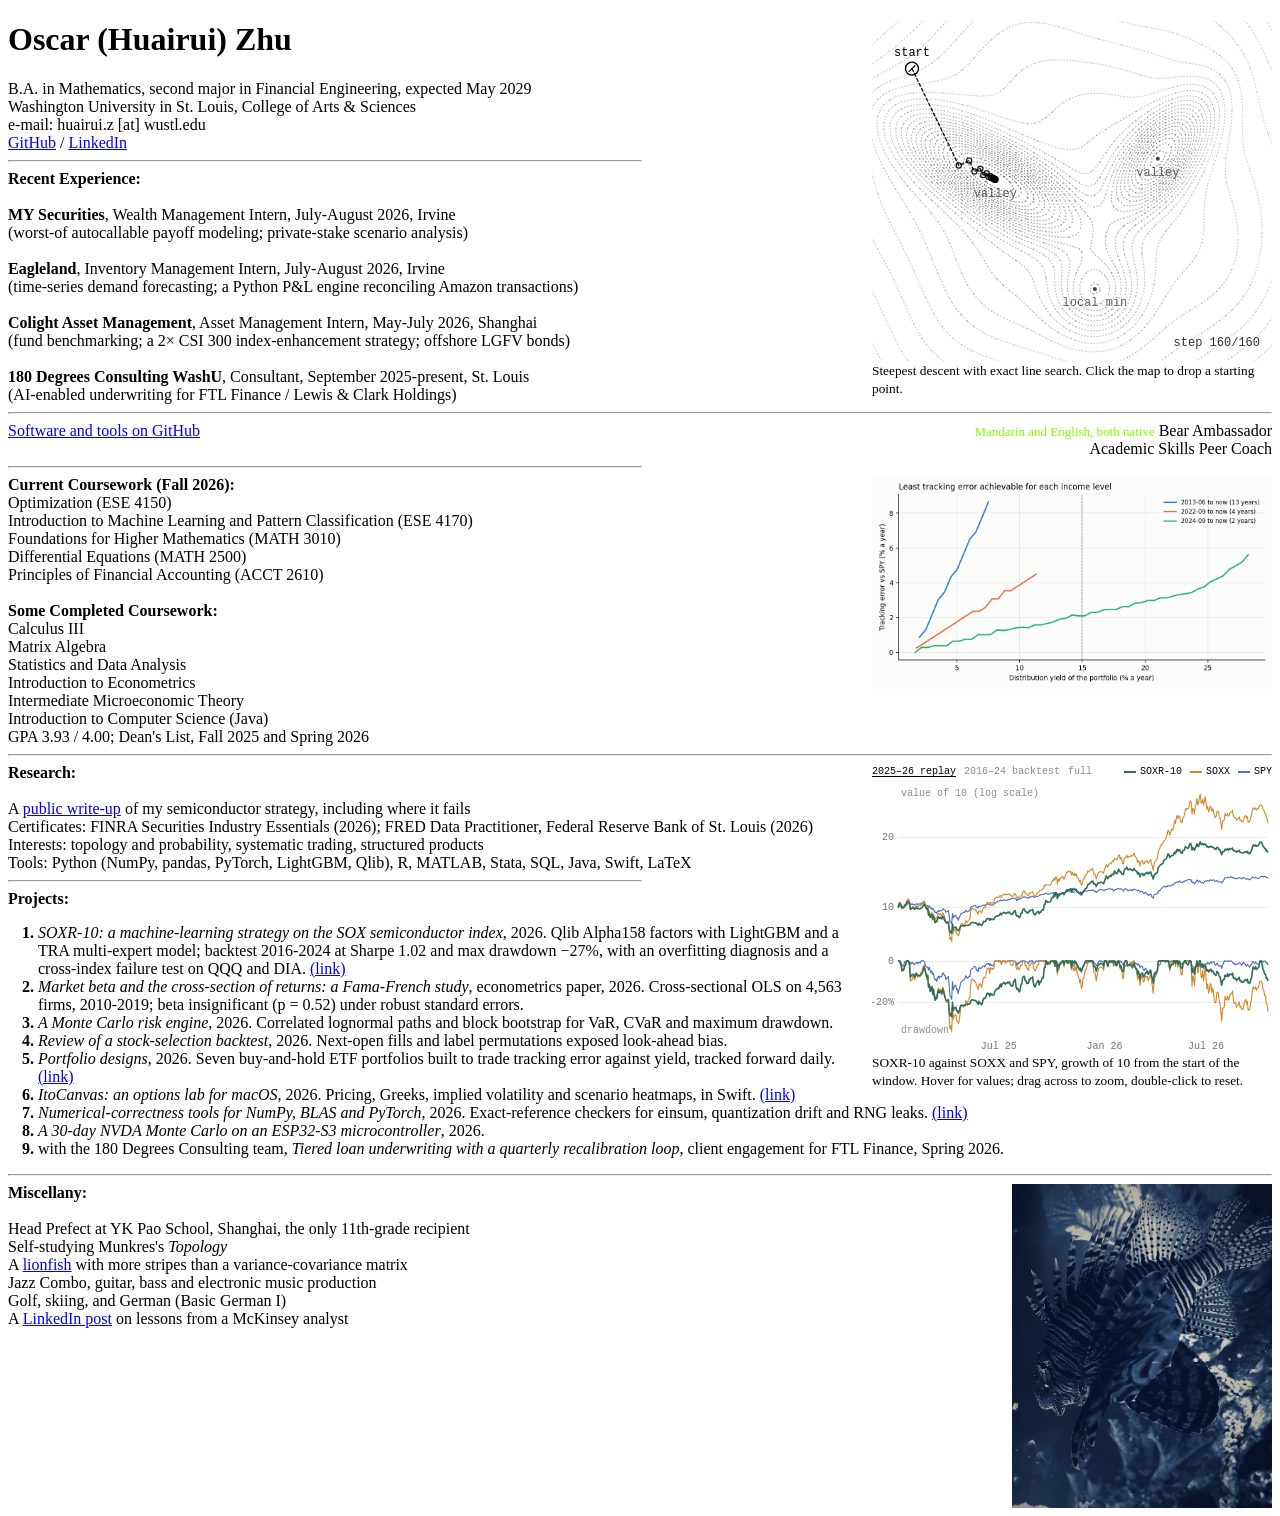
==== oscar/index.html @ e4790899 "Make the SOXR-10 chart interactive Replaces soxr10.png with a canvas chart drawn from the SOXR-10 wr" ====
<!DOCTYPE html>
<HTML lang="en">
<HEAD>
<META charset="utf-8">
<META name="viewport" content="width=device-width, initial-scale=1">
<TITLE>Oscar (Huairui) Zhu &ndash; Mathematics, Washington University in St. Louis</TITLE>
<META name="description" content="Oscar (Huairui) Zhu is a mathematics and financial engineering student at Washington University in St. Louis, working on quantitative research, econometrics and markets.">
<META name="author" content="Oscar (Huairui) Zhu">
<LINK rel="canonical" href="https://zhuhroscar-tech.github.io/oscar/">
<META property="og:type" content="profile">
<META property="og:title" content="Oscar (Huairui) Zhu">
<META property="og:description" content="Oscar (Huairui) Zhu is a mathematics and financial engineering student at Washington University in St. Louis, working on quantitative research, econometrics and markets.">
<META property="og:url" content="https://zhuhroscar-tech.github.io/oscar/">
<META property="og:image" content="https://zhuhroscar-tech.github.io/oscar/lionfish.jpg">
<META property="profile:first_name" content="Oscar">
<META property="profile:last_name" content="Zhu">
<script type="application/ld+json">
{
 "@context": "https://schema.org",
 "@type": "Person",
 "name": "Oscar Zhu",
 "alternateName": [
  "Huairui Zhu",
  "Oscar (Huairui) Zhu"
 ],
 "url": "https://zhuhroscar-tech.github.io/oscar/",
 "email": "mailto:huairui.z@wustl.edu",
 "affiliation": {
  "@type": "CollegeOrUniversity",
  "name": "Washington University in St. Louis"
 },
 "alumniOf": [
  {
   "@type": "EducationalOrganization",
   "name": "YK Pao School"
  }
 ],
 "knowsAbout": [
  "Mathematics",
  "Financial Engineering",
  "Quantitative finance",
  "Econometrics",
  "Machine learning"
 ],
 "knowsLanguage": [
  "en",
  "zh"
 ],
 "sameAs": [
  "https://www.linkedin.com/in/huairuizhu/",
  "https://github.com/zhuhroscar-tech",
  "https://zhuhroscar-tech.github.io/"
 ]
}
</script>
<style>ol > li::marker {font-weight: bold;}</style>
<style>ol {padding-left:30px;}</style>
<style>:root {color-scheme: light;} body {background:#fff; color:#000;} a {color:#00e;} a:visited {color:#551a8b;}</style>
<style>img {max-width:45%; height:auto; margin:0 0 8px 12px;}</style>
</HEAD>
<BODY>
<div class="ll-fig" style="float:right; width:400px; max-width:45%; margin:0 0 8px 12px;">
<div class="ll" style="aspect-ratio:400 / 340; --ll-bg:#fff; --ll-fg:#000; --ll-contour:0, 0, 0;"></div>
<small>Steepest descent with exact line search. Click the map to drop a starting point.</small>
</div>
<script src="loss-landscape.js" defer></script>
<H1>Oscar (Huairui) Zhu</H1>
B.A. in Mathematics, second major in Financial Engineering, expected May 2029<BR>
Washington University in St. Louis, College of Arts &amp; Sciences<BR>
e-mail:  huairui.z [at] wustl.edu <BR>
<A HREF="https://github.com/zhuhroscar-tech">GitHub</A> / <A HREF="https://www.linkedin.com/in/huairuizhu/">LinkedIn</A><BR>
<hr align="left" width="50%">
<b>Recent Experience:</b> <BR><BR>
<b>MY Securities</b>, Wealth Management Intern, July-August 2026, Irvine<BR>
(worst-of autocallable payoff modeling; private-stake scenario analysis)<BR><BR>
<b>Eagleland</b>, Inventory Management Intern, July-August 2026, Irvine<BR>
(time-series demand forecasting; a Python P&amp;L engine reconciling Amazon transactions)<BR><BR>
<b>Colight Asset Management</b>, Asset Management Intern, May-July 2026, Shanghai<BR>
(fund benchmarking; a 2&times; CSI 300 index-enhancement strategy; offshore LGFV bonds)<BR><BR>
<b>180 Degrees Consulting WashU</b>, Consultant, September 2025-present, St. Louis<BR>
(AI-enabled underwriting for FTL Finance / Lewis &amp; Clark Holdings)
<HR>
<span style="text-align:left;">
<A HREF="https://github.com/zhuhroscar-tech">Software and tools on GitHub</A>
<span style="float:right;"><font size="2" face="Comic Sans MS" color="#7FFF00">Mandarin and English, both native</font>
Bear Ambassador</span><BR>
<span style="float:right;">Academic Skills Peer Coach</span></span><BR>
<hr align="left" width="50%">
<IMG SRC="frontier.png" ALT="Chart: least tracking error versus SPY achievable at each income level" width="400" height="213" ALIGN=RIGHT>
<b>Current Coursework (Fall 2026):</b><BR>
Optimization (ESE 4150)<BR>
Introduction to Machine Learning and Pattern Classification (ESE 4170)<BR>
Foundations for Higher Mathematics (MATH 3010)<BR>
Differential Equations (MATH 2500)<BR>
Principles of Financial Accounting (ACCT 2610)<BR><BR>
<b>Some Completed Coursework:</b> <BR>
Calculus III<BR>
Matrix Algebra<BR>
Statistics and Data Analysis<BR>
Introduction to Econometrics<BR>
Intermediate Microeconomic Theory<BR>
Introduction to Computer Science (Java)<BR>
<span style="text-align:left;">
GPA 3.93 / 4.00; Dean's List, Fall 2025 and Spring 2026
<HR>
<div style="float:right; width:400px; max-width:45%; margin:0 0 8px 12px;">
<div class="sx" data-src="../soxr-10/assets/data.json"><IMG SRC="soxr10.png" ALT="Chart: SOXR-10 strategy net asset value and drawdown versus SOXX and SPY" width="400" height="255" style="max-width:100%; margin:0;"></div>
<small>SOXR-10 against SOXX and SPY, growth of 10 from the start of the window. Hover for values; drag across to zoom, double-click to reset.</small>
</div>
<script src="soxr-chart.js" defer></script>
<b>Research:</b> <BR> <BR>
A <A HREF="https://zhuhroscar-tech.github.io/soxr-10/">public write-up</A> of my semiconductor strategy, including where it fails<BR>
Certificates: FINRA Securities Industry Essentials (2026); FRED Data Practitioner, Federal Reserve Bank of St. Louis (2026)<BR>
Interests: topology and probability, systematic trading, structured products<BR>
Tools: Python (NumPy, pandas, PyTorch, LightGBM, Qlib), R, MATLAB, Stata, SQL, Java, Swift, LaTeX<BR>

<hr align="left" width="50%">
<b>Projects:</b>
<ol type ="1">
<li> <i>SOXR-10: a machine-learning strategy on the SOX semiconductor index</i>, 2026. Qlib Alpha158 factors with LightGBM and a TRA multi-expert model; backtest 2016-2024 at Sharpe 1.02 and max drawdown &minus;27%, with an overfitting diagnosis and a cross-index failure test on QQQ and DIA. <A HREF="https://zhuhroscar-tech.github.io/soxr-10/">(link)</A></li>
<li> <i>Market beta and the cross-section of returns: a Fama-French study</i>, econometrics paper, 2026. Cross-sectional OLS on 4,563 firms, 2010-2019; beta insignificant (p = 0.52) under robust standard errors.</li>
<li> <i>A Monte Carlo risk engine</i>, 2026. Correlated lognormal paths and block bootstrap for VaR, CVaR and maximum drawdown.</li>
<li> <i>Review of a stock-selection backtest</i>, 2026. Next-open fills and label permutations exposed look-ahead bias.</li>
<li> <i>Portfolio designs</i>, 2026. Seven buy-and-hold ETF portfolios built to trade tracking error against yield, tracked forward daily. <A HREF="https://github.com/zhuhroscar-tech/portfolio-designs">(link)</A></li>
<li> <i>ItoCanvas: an options lab for macOS</i>, 2026. Pricing, Greeks, implied volatility and scenario heatmaps, in Swift. <A HREF="https://github.com/zhuhroscar-tech">(link)</A></li>
<li> <i>Numerical-correctness tools for NumPy, BLAS and PyTorch</i>, 2026. Exact-reference checkers for einsum, quantization drift and RNG leaks. <A HREF="https://github.com/zhuhroscar-tech">(link)</A></li>
<li> <i>A 30-day NVDA Monte Carlo on an ESP32-S3 microcontroller</i>, 2026.</li>
<li> with the 180 Degrees Consulting team, <i>Tiered loan underwriting with a quarterly recalibration loop</i>, client engagement for FTL Finance, Spring 2026.</li>
</ol>
<HR>
<IMG SRC="lionfish.jpg" ALT="A lionfish in a blue-toned aquarium print" width="260" height="325" ALIGN=RIGHT>
<b>Miscellany:</b> <BR><BR>
Head Prefect at YK Pao School, Shanghai, the only 11th-grade recipient<BR>
Self-studying Munkres's <i>Topology</i><BR>
A <A HREF="lionfish.jpg">lionfish</A> with more stripes than a variance-covariance matrix<BR>
Jazz Combo, guitar, bass and electronic music production<BR>
Golf, skiing, and German (Basic German I)<BR>
A <A HREF="https://www.linkedin.com/in/huairuizhu/">LinkedIn post</A> on lessons from a McKinsey analyst<BR>
</BODY>
</HTML>
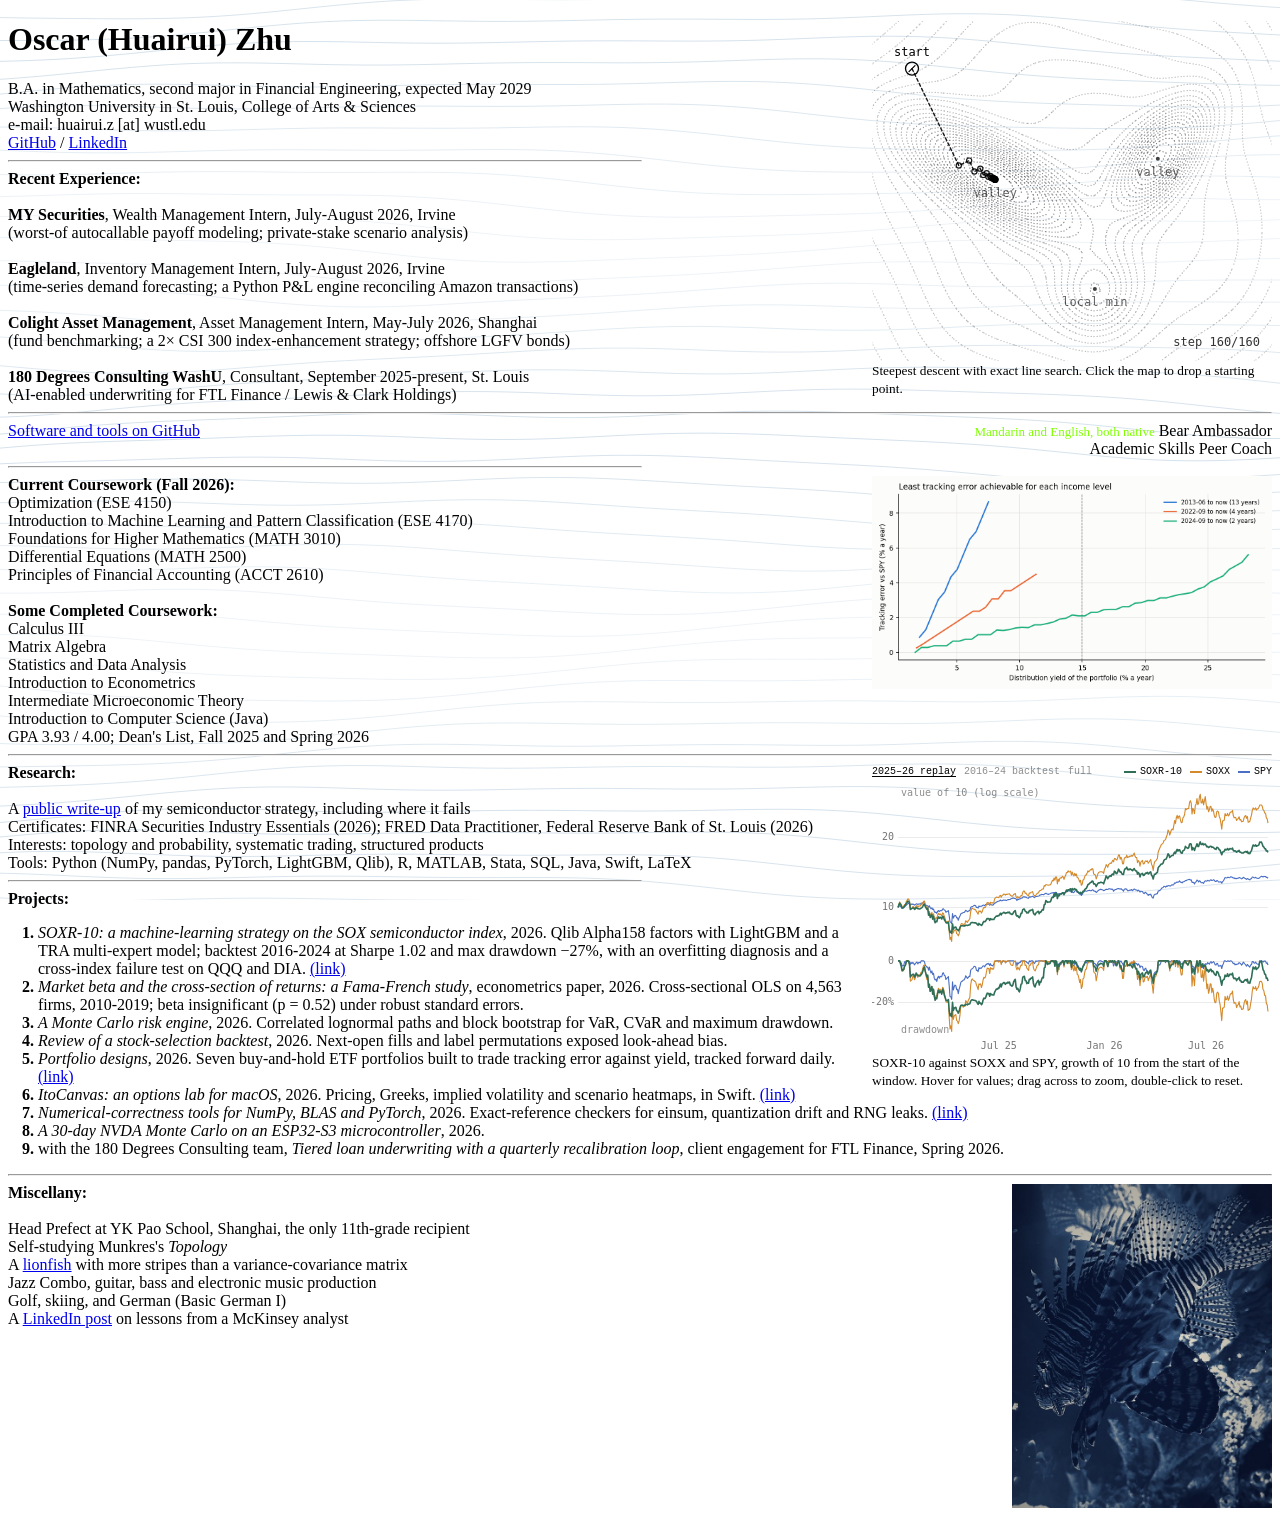
==== commit 778ced7a: "Add a gentle ocean-wave background to /oscar/ Faint flowing lines on a fixed canvas behind the page;" ====
--- a/oscar/index.html
+++ b/oscar/index.html
@@ -60,7 +60,7 @@
 </HEAD>
 <BODY>
 <div class="ll-fig" style="float:right; width:400px; max-width:45%; margin:0 0 8px 12px;">
-<div class="ll" style="aspect-ratio:400 / 340; --ll-bg:#fff; --ll-fg:#000; --ll-contour:0, 0, 0;"></div>
+<div class="ll" style="aspect-ratio:400 / 340; --ll-bg:transparent; --ll-fg:#000; --ll-contour:0, 0, 0;"></div>
 <small>Steepest descent with exact line search. Click the map to drop a starting point.</small>
 </div>
 <script src="loss-landscape.js" defer></script>
@@ -136,5 +136,6 @@
 Jazz Combo, guitar, bass and electronic music production<BR>
 Golf, skiing, and German (Basic German I)<BR>
 A <A HREF="https://www.linkedin.com/in/huairuizhu/">LinkedIn post</A> on lessons from a McKinsey analyst<BR>
+<script src="waves.js" defer></script>
 </BODY>
 </HTML>
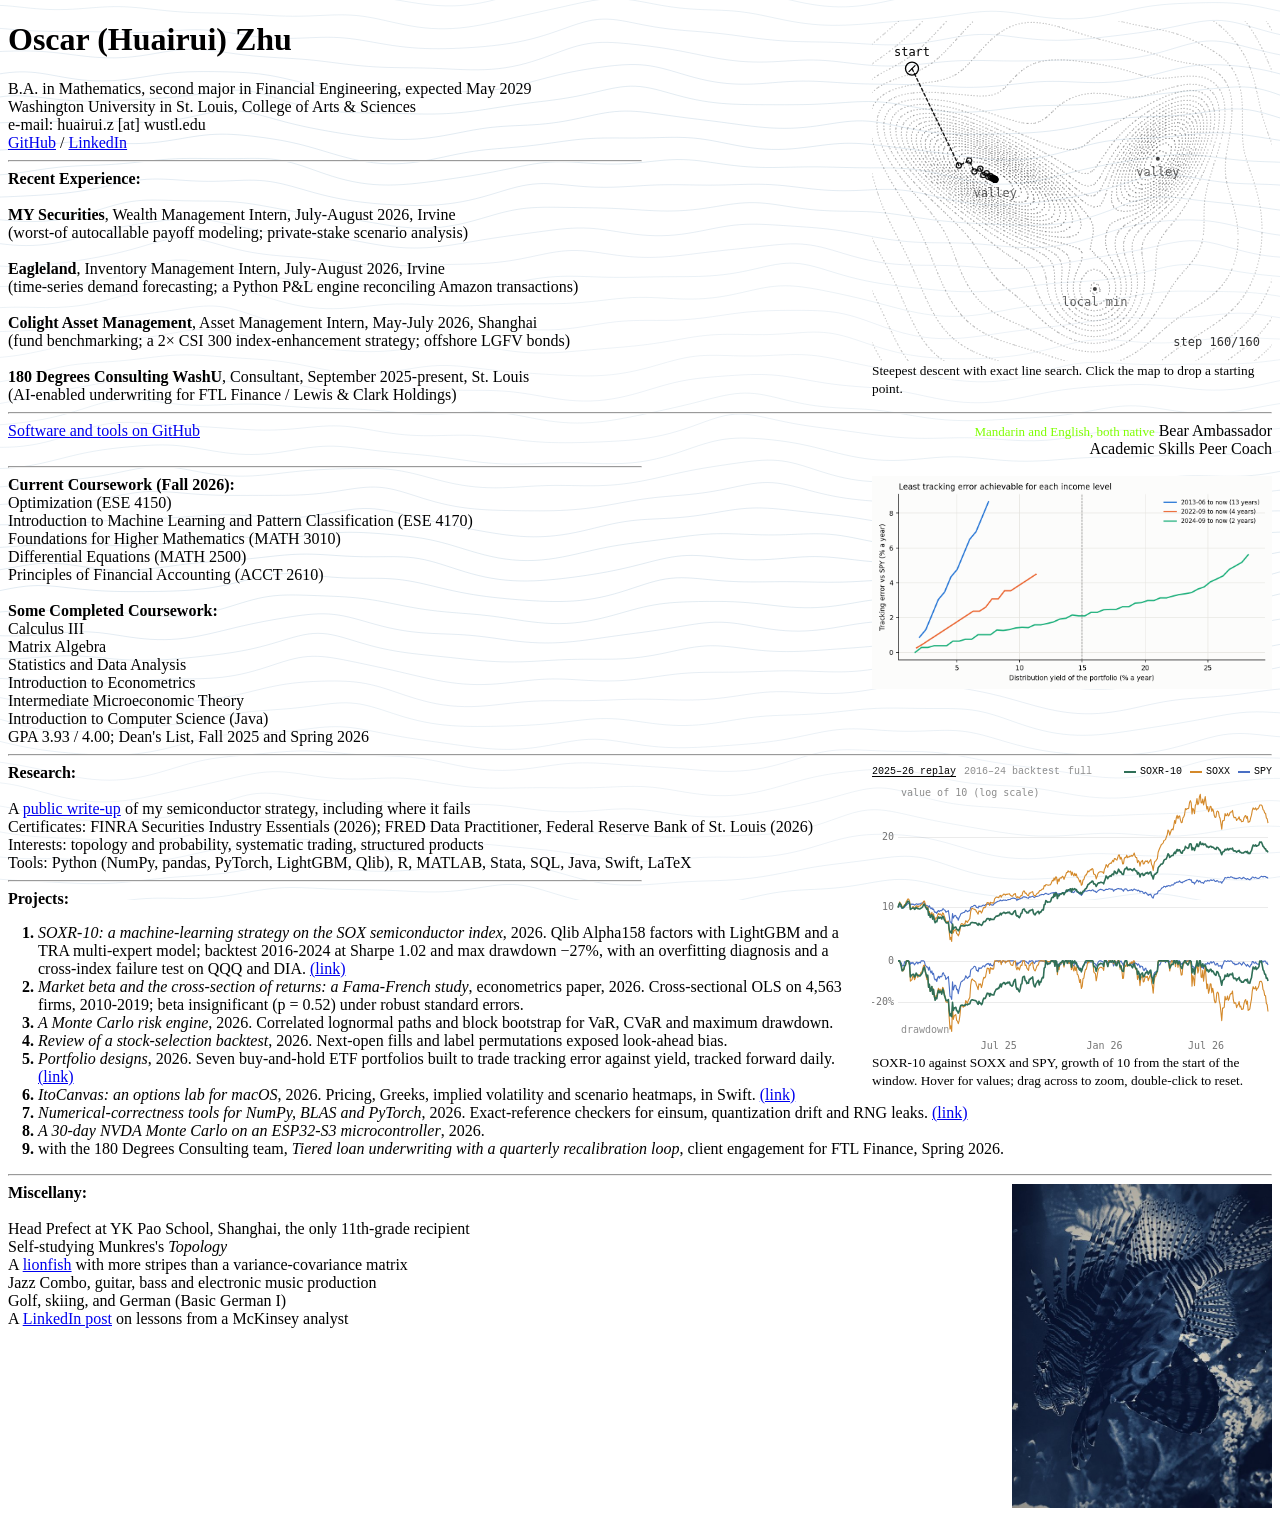
==== commit 451e064d: "Version the /oscar/ script links so updates bypass the browser cache Co-Authored-By: Claude Opus 5.5" ====
--- a/oscar/index.html
+++ b/oscar/index.html
@@ -63,7 +63,7 @@
 <div class="ll" style="aspect-ratio:400 / 340; --ll-bg:transparent; --ll-fg:#000; --ll-contour:0, 0, 0;"></div>
 <small>Steepest descent with exact line search. Click the map to drop a starting point.</small>
 </div>
-<script src="loss-landscape.js" defer></script>
+<script src="loss-landscape.js?v=2ed9745b" defer></script>
 <H1>Oscar (Huairui) Zhu</H1>
 B.A. in Mathematics, second major in Financial Engineering, expected May 2029<BR>
 Washington University in St. Louis, College of Arts &amp; Sciences<BR>
@@ -107,7 +107,7 @@
 <div class="sx" data-src="../soxr-10/assets/data.json"><IMG SRC="soxr10.png" ALT="Chart: SOXR-10 strategy net asset value and drawdown versus SOXX and SPY" width="400" height="255" style="max-width:100%; margin:0;"></div>
 <small>SOXR-10 against SOXX and SPY, growth of 10 from the start of the window. Hover for values; drag across to zoom, double-click to reset.</small>
 </div>
-<script src="soxr-chart.js" defer></script>
+<script src="soxr-chart.js?v=822e3d3f" defer></script>
 <b>Research:</b> <BR> <BR>
 A <A HREF="https://zhuhroscar-tech.github.io/soxr-10/">public write-up</A> of my semiconductor strategy, including where it fails<BR>
 Certificates: FINRA Securities Industry Essentials (2026); FRED Data Practitioner, Federal Reserve Bank of St. Louis (2026)<BR>
@@ -136,6 +136,6 @@
 Jazz Combo, guitar, bass and electronic music production<BR>
 Golf, skiing, and German (Basic German I)<BR>
 A <A HREF="https://www.linkedin.com/in/huairuizhu/">LinkedIn post</A> on lessons from a McKinsey analyst<BR>
-<script src="waves.js" defer></script>
+<script src="waves.js?v=371148d7" defer></script>
 </BODY>
 </HTML>
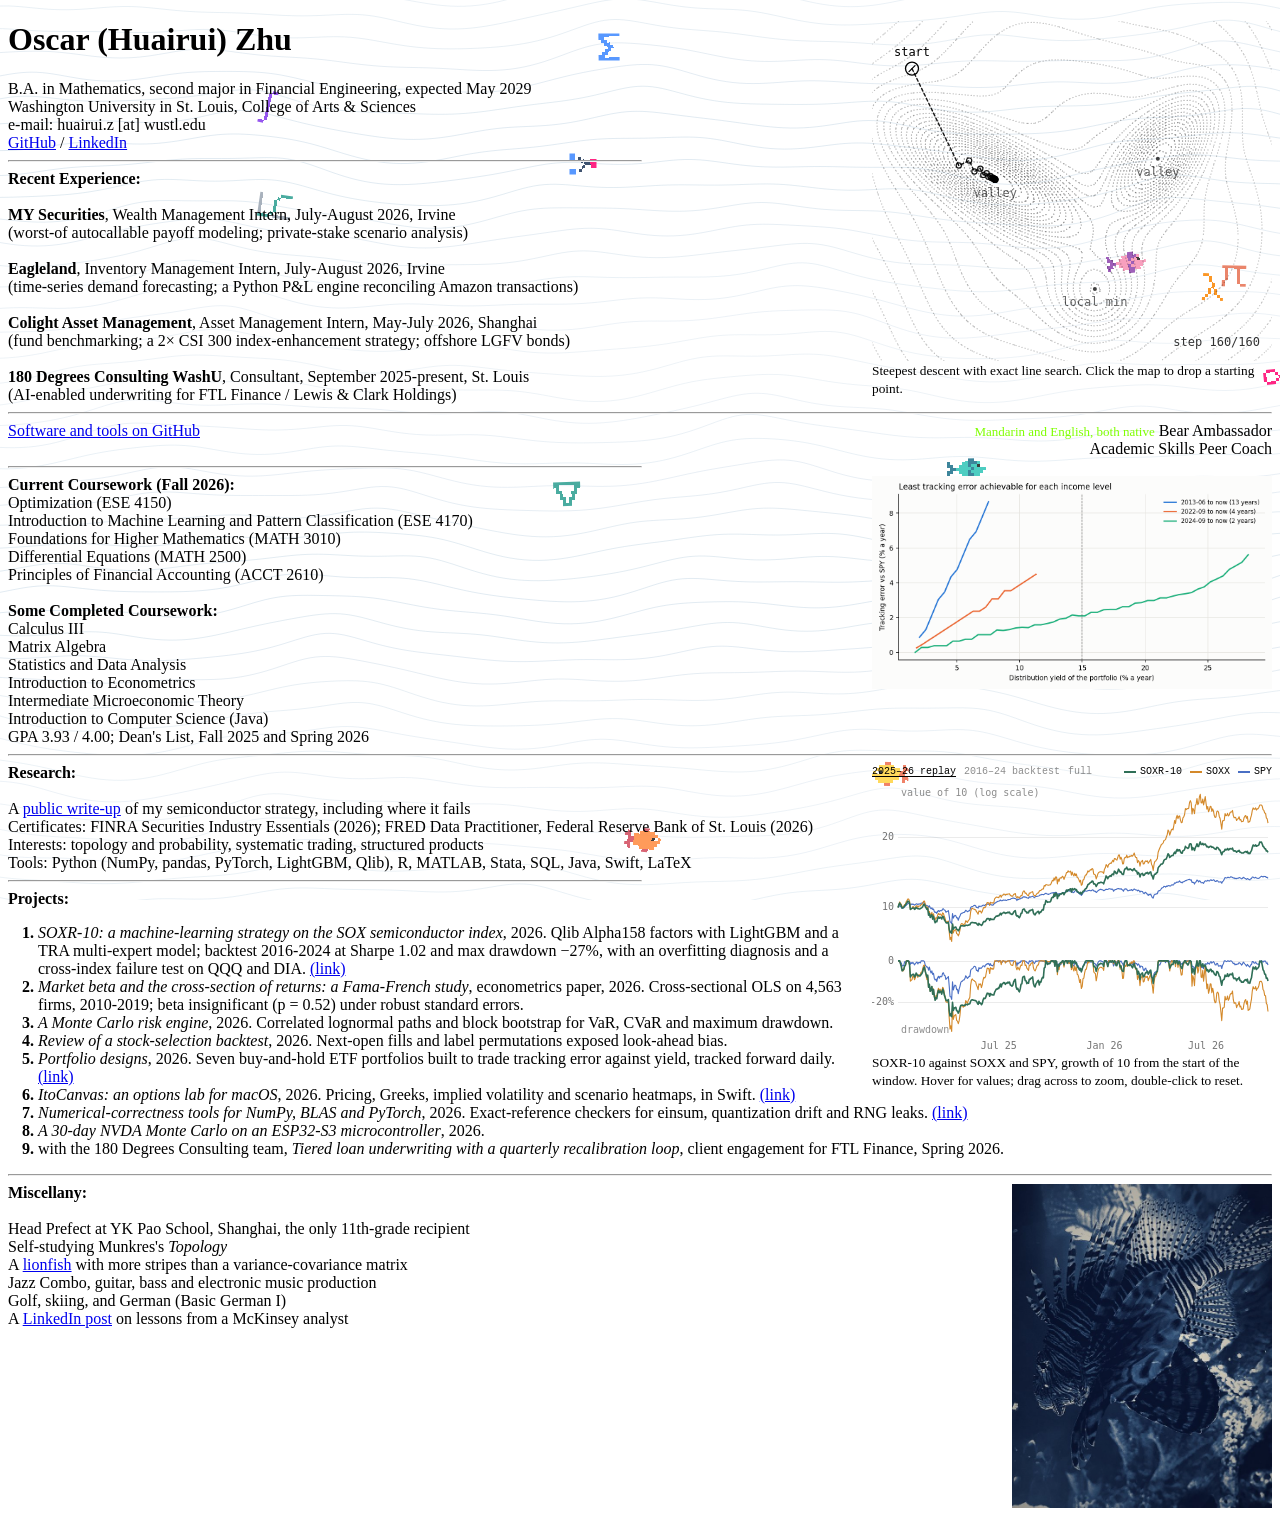
==== commit 3ad27fe1: "Add pixel-art floaters that ride and get pushed by the waves Four colorful fish plus math and ML sym" ====
--- a/oscar/index.html
+++ b/oscar/index.html
@@ -136,6 +136,6 @@
 Jazz Combo, guitar, bass and electronic music production<BR>
 Golf, skiing, and German (Basic German I)<BR>
 A <A HREF="https://www.linkedin.com/in/huairuizhu/">LinkedIn post</A> on lessons from a McKinsey analyst<BR>
-<script src="waves.js?v=371148d7" defer></script>
+<script src="waves.js?v=4f92f5f0" defer></script>
 </BODY>
 </HTML>
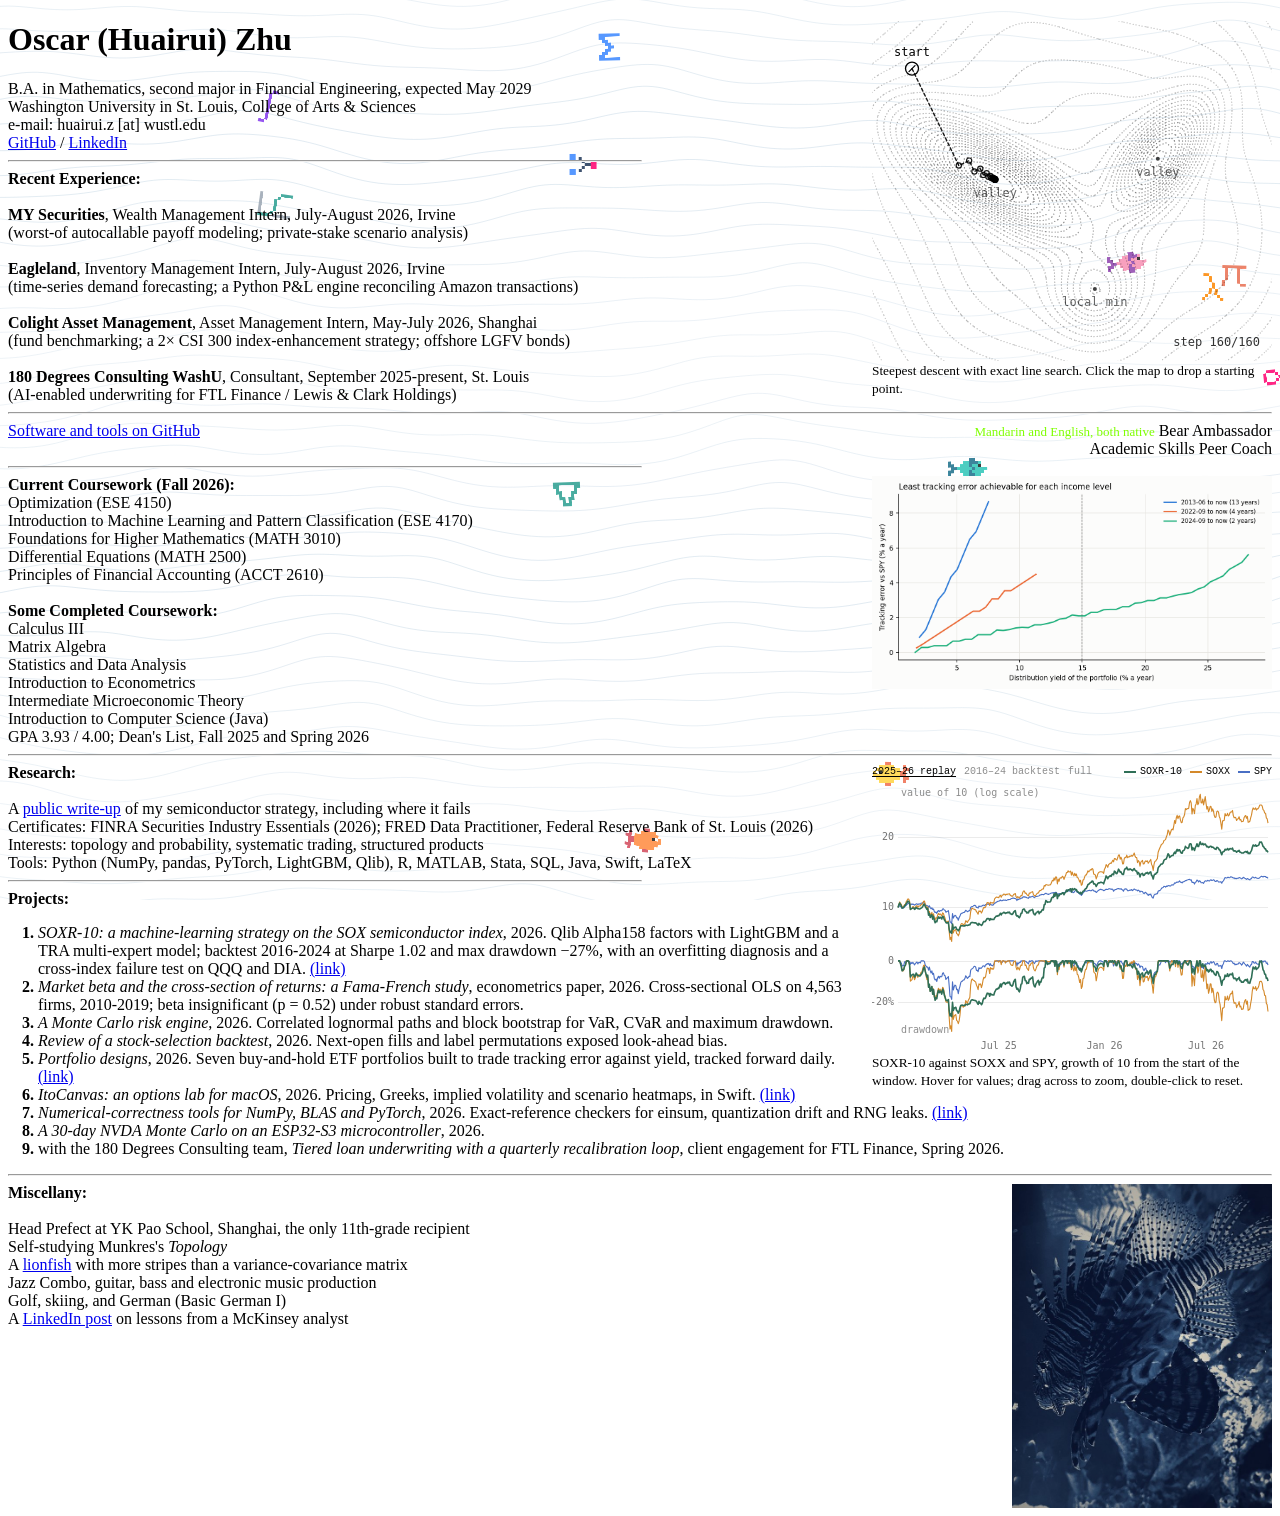
==== commit a426b8a9: "Smooth the floaters' motion Draw sprites at sub-pixel positions from 4x pre-rendered art instead of " ====
--- a/oscar/index.html
+++ b/oscar/index.html
@@ -136,6 +136,6 @@
 Jazz Combo, guitar, bass and electronic music production<BR>
 Golf, skiing, and German (Basic German I)<BR>
 A <A HREF="https://www.linkedin.com/in/huairuizhu/">LinkedIn post</A> on lessons from a McKinsey analyst<BR>
-<script src="waves.js?v=4f92f5f0" defer></script>
+<script src="waves.js?v=ee8e1da9" defer></script>
 </BODY>
 </HTML>
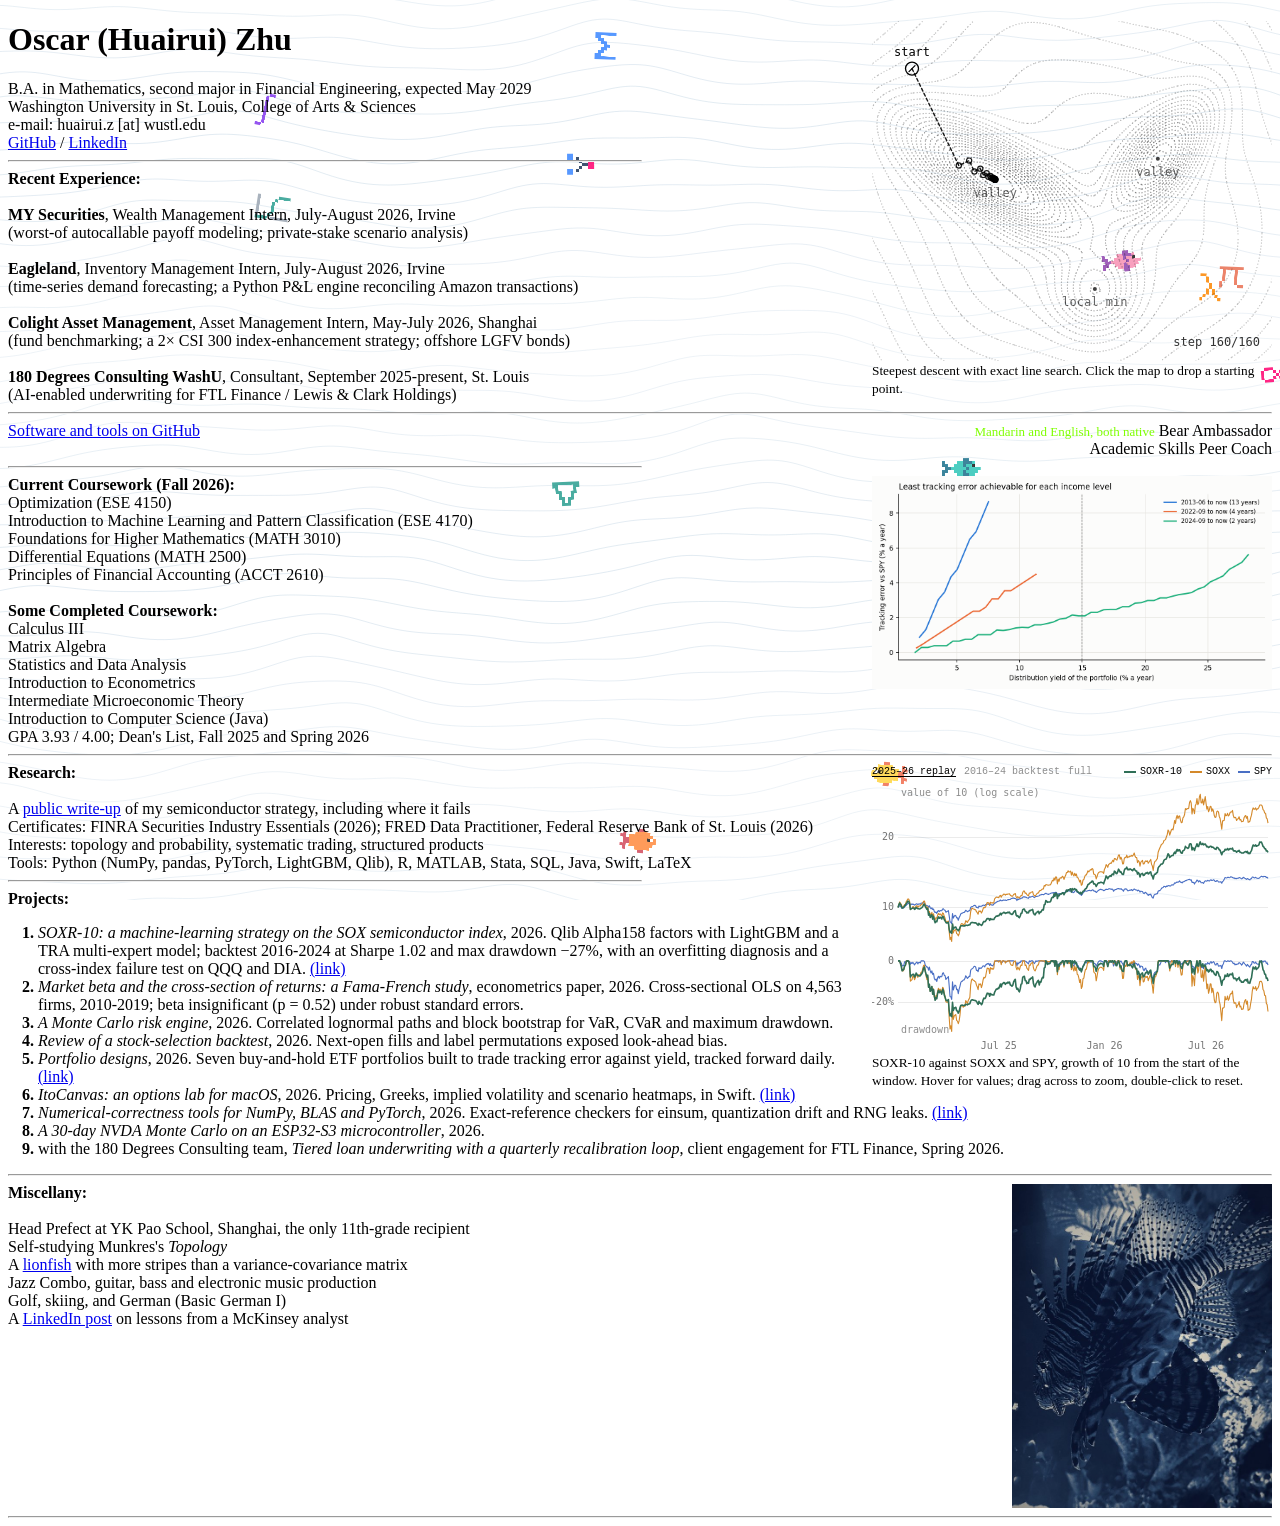
==== commit 4f0bb0af: "Add a "You are visitor #N" counter to /oscar/ Counts once per browser via abacus.jasoncameron.dev (n" ====
--- a/oscar/index.html
+++ b/oscar/index.html
@@ -136,6 +136,9 @@
 Jazz Combo, guitar, bass and electronic music production<BR>
 Golf, skiing, and German (Basic German I)<BR>
 A <A HREF="https://www.linkedin.com/in/huairuizhu/">LinkedIn post</A> on lessons from a McKinsey analyst<BR>
+<HR style="clear:both;">
+<span id="visitor-count"></span>
+<script src="visitor.js?v=ef7dd2ca" defer></script>
 <script src="waves.js?v=ee8e1da9" defer></script>
 </BODY>
 </HTML>
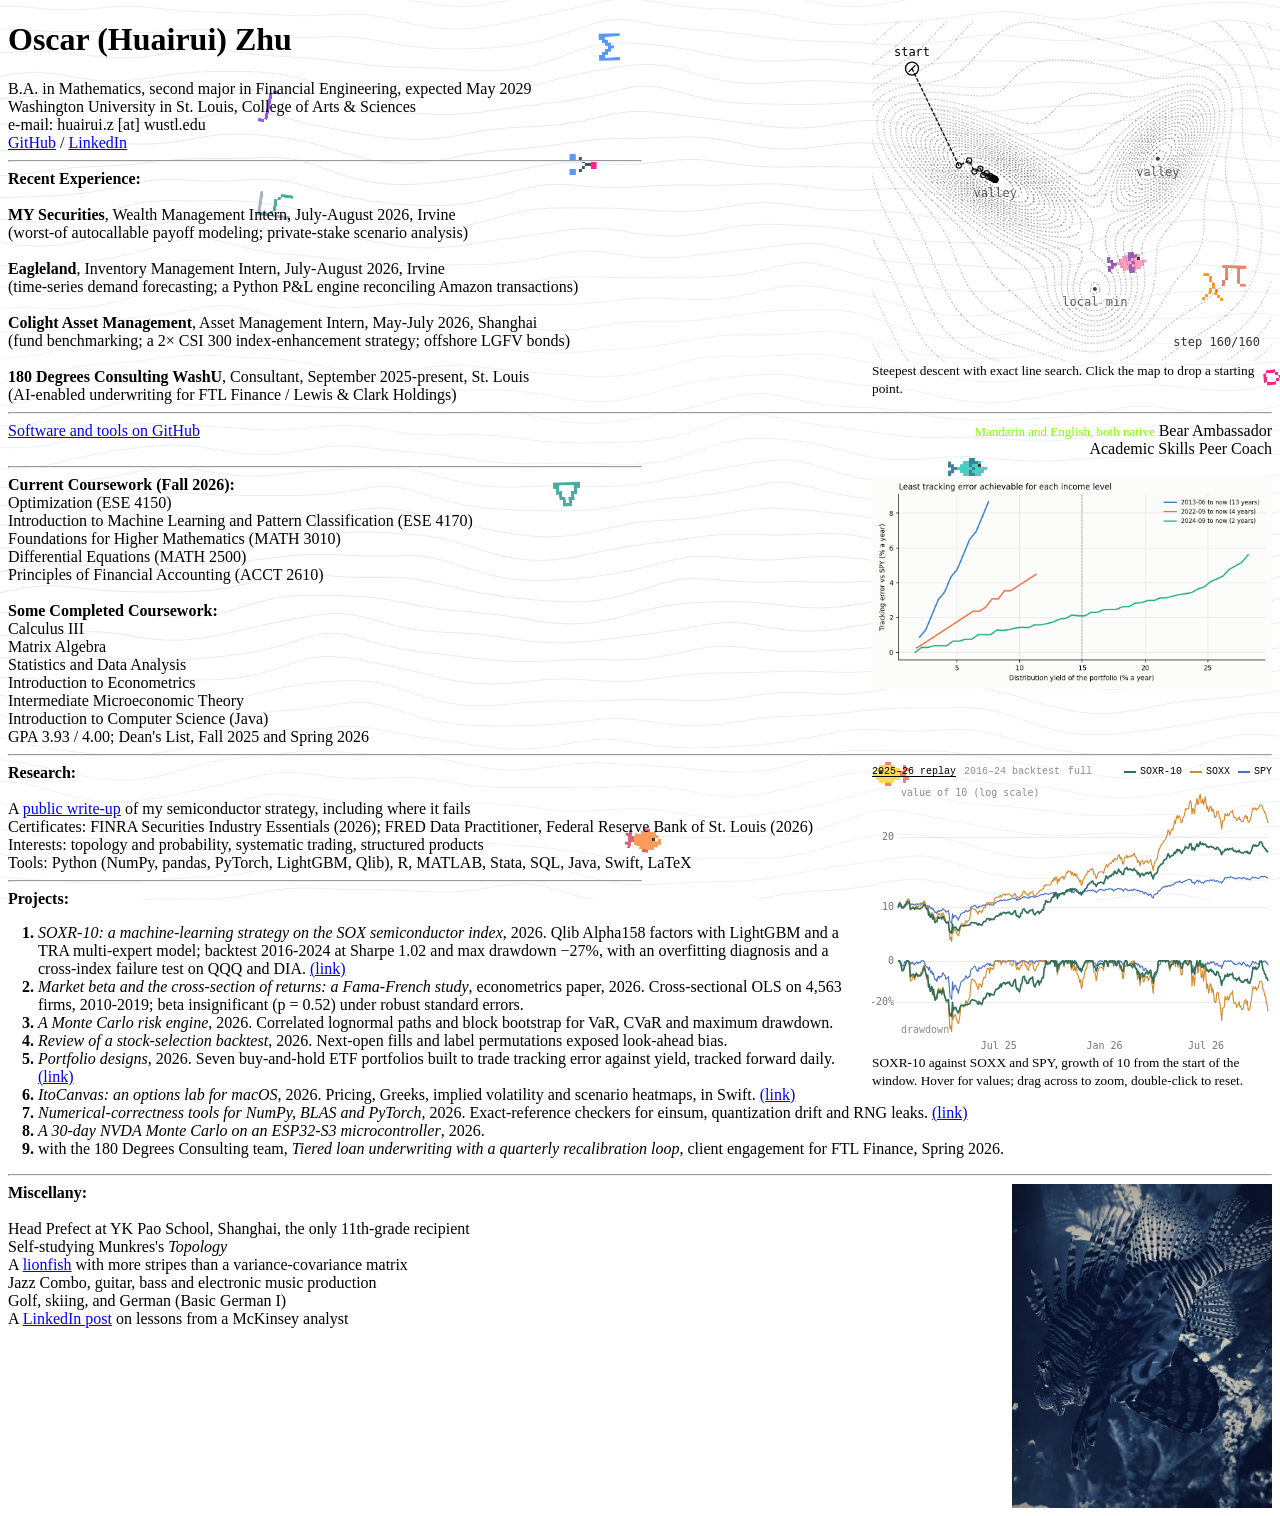
==== commit 1d745319: "Move the visitor counter to the top, under the contact links Co-Authored-By: Claude Opus 5.5 <norepl" ====
--- a/oscar/index.html
+++ b/oscar/index.html
@@ -69,6 +69,7 @@
 Washington University in St. Louis, College of Arts &amp; Sciences<BR>
 e-mail:  huairui.z [at] wustl.edu <BR>
 <A HREF="https://github.com/zhuhroscar-tech">GitHub</A> / <A HREF="https://www.linkedin.com/in/huairuizhu/">LinkedIn</A><BR>
+<span id="visitor-count"></span>
 <hr align="left" width="50%">
 <b>Recent Experience:</b> <BR><BR>
 <b>MY Securities</b>, Wealth Management Intern, July-August 2026, Irvine<BR>
@@ -136,8 +137,6 @@
 Jazz Combo, guitar, bass and electronic music production<BR>
 Golf, skiing, and German (Basic German I)<BR>
 A <A HREF="https://www.linkedin.com/in/huairuizhu/">LinkedIn post</A> on lessons from a McKinsey analyst<BR>
-<HR style="clear:both;">
-<span id="visitor-count"></span>
 <script src="visitor.js?v=ef7dd2ca" defer></script>
 <script src="waves.js?v=ee8e1da9" defer></script>
 </BODY>
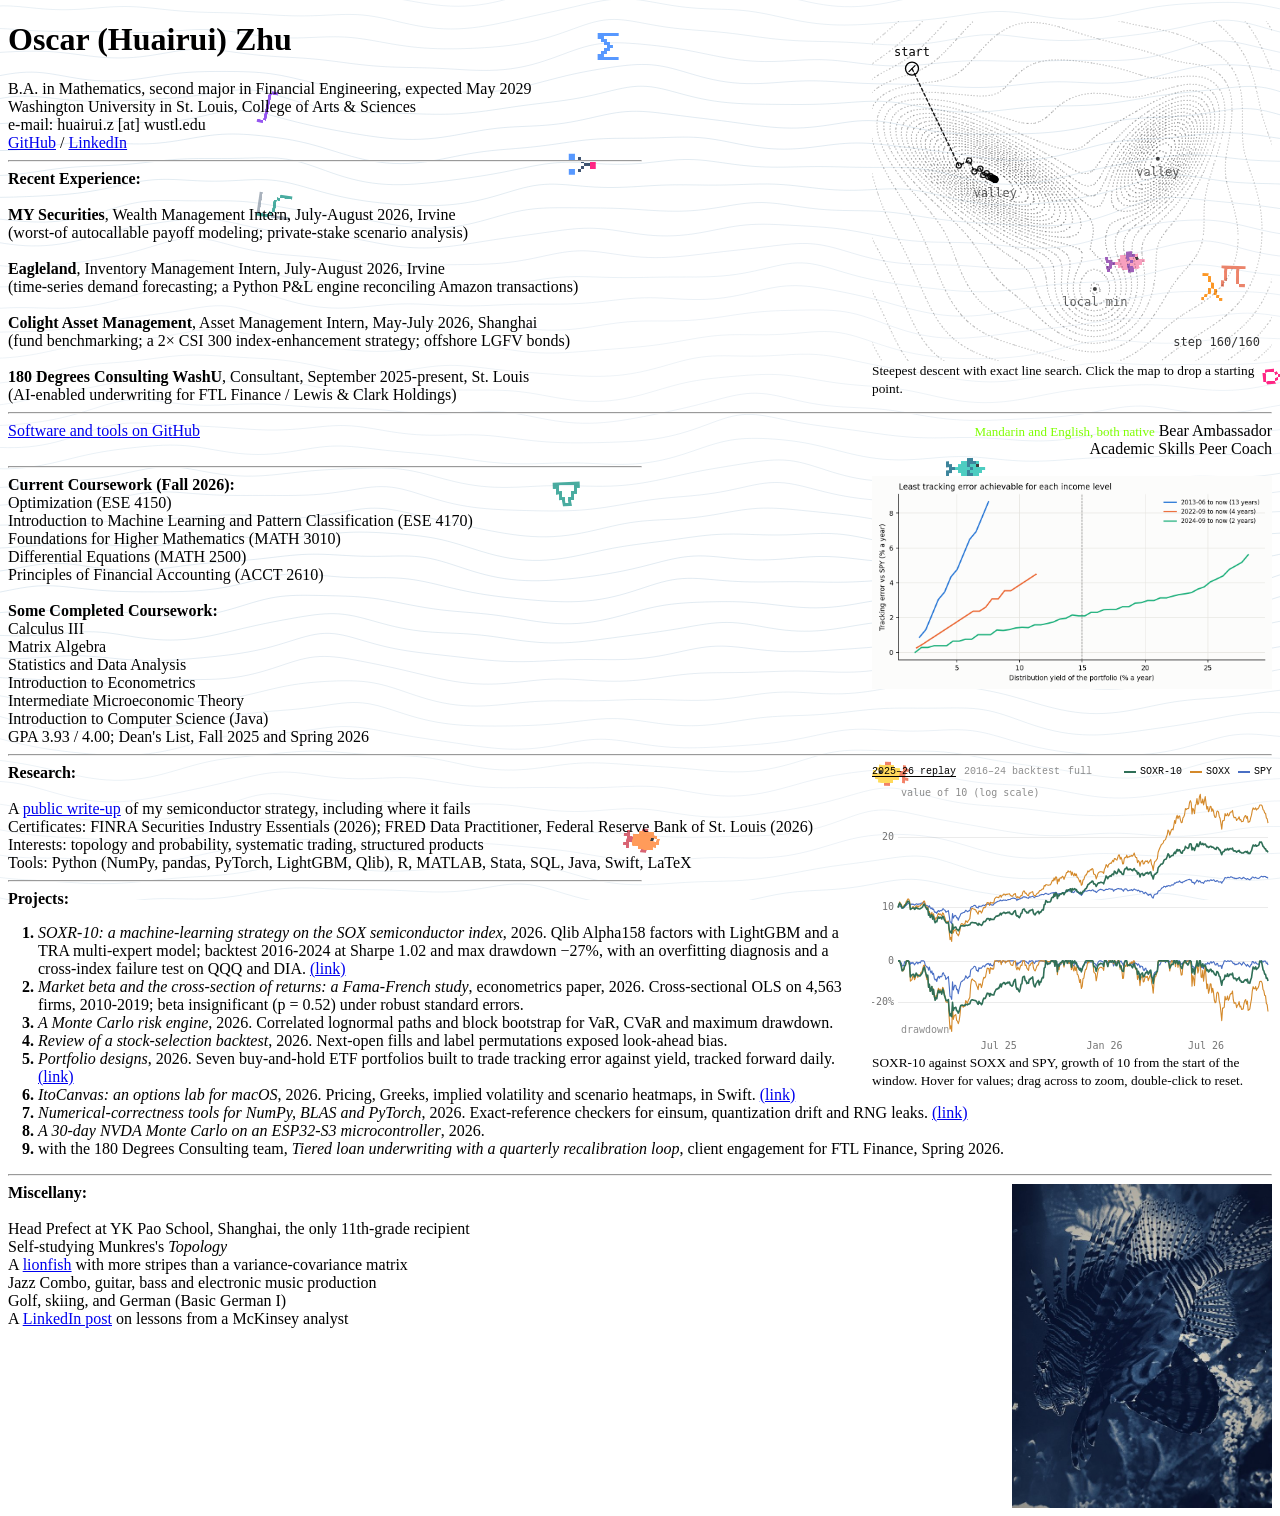
==== commit 1c7f6070: "Show the running visitor total next to the visitor's own number Returning visitors keep their number" ====
--- a/oscar/index.html
+++ b/oscar/index.html
@@ -137,7 +137,7 @@
 Jazz Combo, guitar, bass and electronic music production<BR>
 Golf, skiing, and German (Basic German I)<BR>
 A <A HREF="https://www.linkedin.com/in/huairuizhu/">LinkedIn post</A> on lessons from a McKinsey analyst<BR>
-<script src="visitor.js?v=ef7dd2ca" defer></script>
+<script src="visitor.js?v=3ebe715a" defer></script>
 <script src="waves.js?v=ee8e1da9" defer></script>
 </BODY>
 </HTML>
